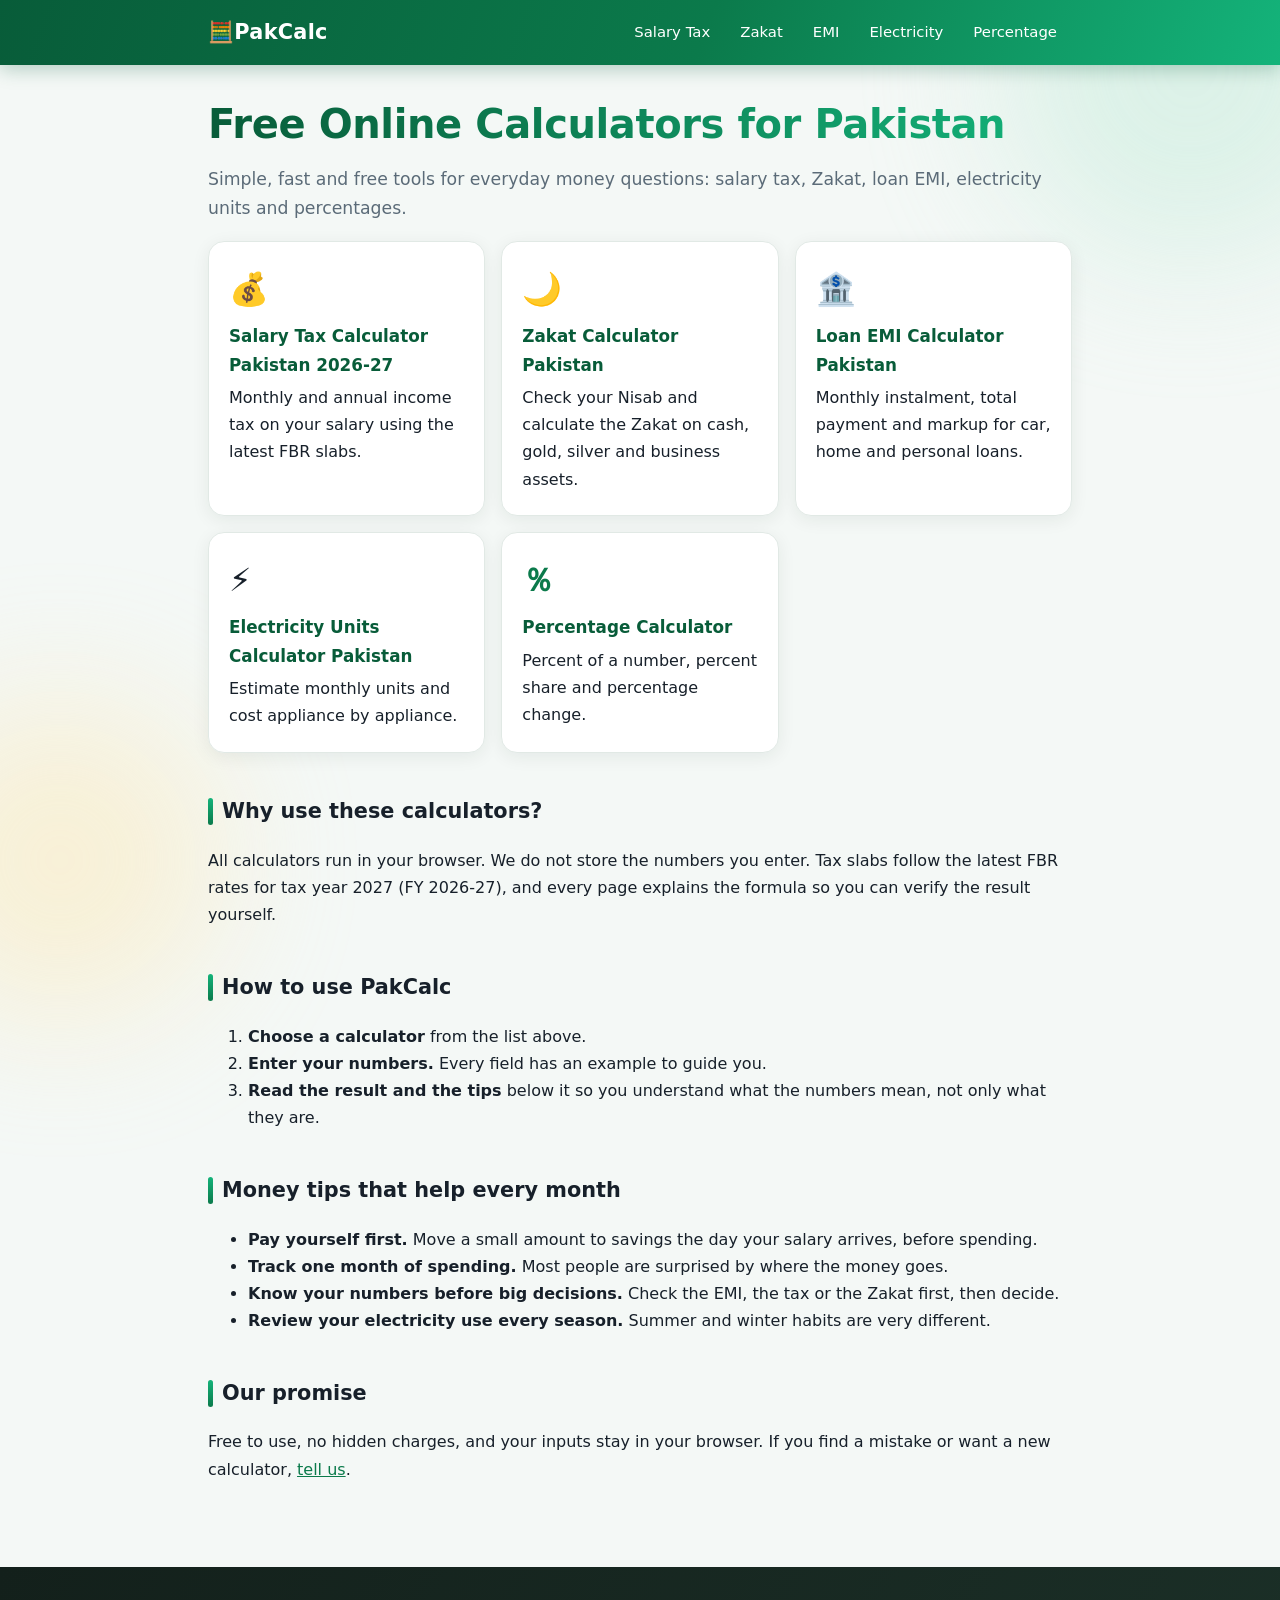
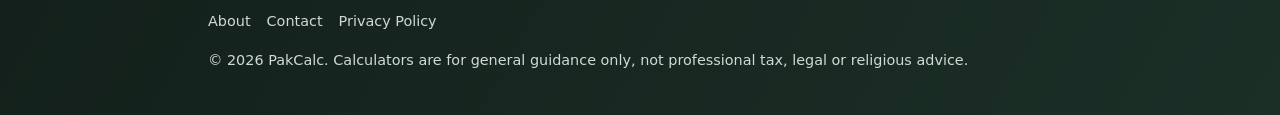
==== index.html @ 9fda87e5 "first commit" ====
<!doctype html>
<html lang="en-PK">
<head>
<meta charset="utf-8">
<meta name="viewport" content="width=device-width, initial-scale=1">
<title>Free Online Calculators for Pakistan: Salary Tax, Zakat, EMI | PakCalc</title>
<meta name="description" content="Free Pakistan calculators: salary tax (FY 2026-27), Zakat, loan EMI, electricity units and percentage. Fast, simple and private.">
<link rel="canonical" href="https://bucolic-lamington-e7d903.netlify.app/">
<meta name="robots" content="index, follow, max-image-preview:large">
<meta name="google-site-verification" content="WGh3AgDnIU8j7oAEZEjsTsUm5YCDc6MxabfHVhh1DVI">
<meta property="og:type" content="website">
<meta property="og:title" content="Free Online Calculators for Pakistan: Salary Tax, Zakat, EMI | PakCalc">
<meta property="og:description" content="Free Pakistan calculators: salary tax (FY 2026-27), Zakat, loan EMI, electricity units and percentage. Fast, simple and private.">
<meta property="og:url" content="https://bucolic-lamington-e7d903.netlify.app/">
<meta property="og:site_name" content="PakCalc">
<meta property="og:locale" content="en_PK">
<meta name="twitter:card" content="summary">
<link rel="stylesheet" href="/style.css">
<script type="application/ld+json">{"@context": "https://schema.org", "@type": "WebSite", "name": "PakCalc", "url": "https://bucolic-lamington-e7d903.netlify.app/", "inLanguage": "en-PK"}</script>

</head>
<body>
<header><div class="wrap">
  <a class="logo" href="/">PakCalc</a>
  <nav><a href="/salary-tax-calculator">Salary Tax</a><a href="/zakat-calculator">Zakat</a><a href="/emi-calculator">EMI</a><a href="/electricity-units-calculator">Electricity</a><a href="/percentage-calculator">Percentage</a></nav>
</div></header>
<main><div class="wrap">
<h1>Free Online Calculators for Pakistan</h1><p class="lead">Simple, fast and free tools for everyday money questions: salary tax, Zakat, loan EMI, electricity units and percentages.</p><div class="tools"><a href="/salary-tax-calculator"><strong>Salary Tax Calculator Pakistan 2026-27</strong>Monthly and annual income tax on your salary using the latest FBR slabs.</a><a href="/zakat-calculator"><strong>Zakat Calculator Pakistan</strong>Check your Nisab and calculate the Zakat on cash, gold, silver and business assets.</a><a href="/emi-calculator"><strong>Loan EMI Calculator Pakistan</strong>Monthly instalment, total payment and markup for car, home and personal loans.</a><a href="/electricity-units-calculator"><strong>Electricity Units Calculator Pakistan</strong>Estimate monthly units and cost appliance by appliance.</a><a href="/percentage-calculator"><strong>Percentage Calculator</strong>Percent of a number, percent share and percentage change.</a></div><h2>Why use these calculators?</h2><p>All calculators run in your browser. We do not store the numbers you enter. Tax slabs follow the latest FBR rates for tax year 2027 (FY 2026-27), and every page explains the formula so you can verify the result yourself.</p>
<h2>How to use PakCalc</h2>
<ol>
<li><strong>Choose a calculator</strong> from the list above.</li>
<li><strong>Enter your numbers.</strong> Every field has an example to guide you.</li>
<li><strong>Read the result and the tips</strong> below it so you understand what the numbers mean, not only what they are.</li>
</ol>

<h2>Money tips that help every month</h2>
<ul>
<li><strong>Pay yourself first.</strong> Move a small amount to savings the day your salary arrives, before spending.</li>
<li><strong>Track one month of spending.</strong> Most people are surprised by where the money goes.</li>
<li><strong>Know your numbers before big decisions.</strong> Check the EMI, the tax or the Zakat first, then decide.</li>
<li><strong>Review your electricity use every season.</strong> Summer and winter habits are very different.</li>
</ul>

<h2>Our promise</h2>
<p>Free to use, no hidden charges, and your inputs stay in your browser. If you find a mistake or want a new calculator, <a href="/contact">tell us</a>.</p>

</div></main>
<footer><div class="wrap">
  <p><a href="/about">About</a><a href="/contact">Contact</a><a href="/privacy-policy">Privacy Policy</a></p>
  <p>&copy; 2026 PakCalc. Calculators are for general guidance only, not professional tax, legal or religious advice.</p>
</div></footer>
<script src="/calc.js" defer></script>

</body>
</html>
---- style.css ----
/* =========================================================
   PakCalc - style.css  (readable, beginner friendly)
   Sections: 1 Colors  2 Base  3 Header  4 Cards/Forms
             5 Buttons  6 Results  7 Tables  8 Tool cards
             9 FAQ  10 Footer  11 Animations  12 Mobile
   ========================================================= */

/* 1. COLORS - yahan se poori site ke colors badal sakti ho */
:root{
  --bg:#f4f8f6; --card:#ffffff; --text:#17202a; --muted:#5b6b78;
  --brand:#0b7a4b; --brand-2:#14b37a; --brand-dark:#085c39;
  --accent:#f4b942; --line:#e1e9e5;
  --shadow:0 4px 18px rgba(16,40,30,.07);
  --shadow-lg:0 14px 34px rgba(11,122,75,.18);
  --radius:16px;
}

/* 2. BASE */
*{box-sizing:border-box}
html{scroll-behavior:smooth}
body{
  margin:0; color:var(--text); line-height:1.7;
  font-family:system-ui,-apple-system,"Segoe UI",Roboto,sans-serif;
  background:var(--bg);
}
/* peeche halke floating glow circles */
body::before,body::after{
  content:""; position:fixed; z-index:-1; border-radius:50%;
  filter:blur(70px); opacity:.45; pointer-events:none;
}
body::before{width:380px;height:380px;background:#bfead7;top:-120px;right:-100px;animation:floatA 14s ease-in-out infinite}
body::after{width:320px;height:320px;background:#fde7b0;bottom:-120px;left:-100px;animation:floatB 17s ease-in-out infinite}

a{color:var(--brand);transition:color .2s}
a:hover{color:var(--brand-dark)}
.wrap{max-width:900px;margin:0 auto;padding:0 18px}
main{padding:28px 0 48px;animation:fadeUp .7s ease both}
h1{font-size:1.9rem;line-height:1.25;margin:.2em 0 .4em;letter-spacing:-.4px}
h2{font-size:1.3rem;margin-top:2em;position:relative;padding-left:14px}
h2::before{
  content:""; position:absolute; left:0; top:.2em; bottom:.2em; width:5px;
  border-radius:4px; background:linear-gradient(var(--brand-2),var(--brand));
}
.lead{color:var(--muted);font-size:1.08rem}
.note{font-size:.88rem;color:var(--muted)}
.crumbs{font-size:.88rem;color:var(--muted)}

/* Home page ka bada heading (sirf wo h1 jo sabse pehle aata hai) */
main .wrap > h1:first-child{
  font-size:2.5rem; line-height:1.15;
  background:linear-gradient(90deg,var(--brand-dark),var(--brand-2));
  -webkit-background-clip:text; background-clip:text; color:transparent;
}

/* 3. HEADER */
header{
  position:sticky; top:0; z-index:50; color:#fff;
  background:linear-gradient(110deg,var(--brand-dark),var(--brand) 55%,var(--brand-2));
  box-shadow:0 4px 18px rgba(8,92,57,.28);
}
header .wrap{display:flex;flex-wrap:wrap;align-items:center;justify-content:space-between;gap:8px;padding:12px 18px}
header a{color:#fff;text-decoration:none}
.logo{font-weight:800;font-size:1.3rem;letter-spacing:.3px;transition:transform .25s}
.logo::before{content:"🧮 ";display:inline-block;transition:transform .4s}
.logo:hover{transform:scale(1.04)}
.logo:hover::before{transform:rotate(-15deg) scale(1.15)}
nav a{
  display:inline-block; margin:2px 2px; padding:6px 13px; font-size:.93rem;
  border-radius:999px; transition:background .2s, transform .2s;
}
nav a:hover{background:rgba(255,255,255,.2);transform:translateY(-2px)}

/* 4. CARDS + FORMS */
.card{
  background:var(--card); border:1px solid var(--line); border-radius:var(--radius);
  padding:22px; margin:20px 0; box-shadow:var(--shadow);
  transition:transform .3s, box-shadow .3s, border-color .3s;
}
.card:hover{transform:translateY(-3px);box-shadow:var(--shadow-lg);border-color:#b9e3d0}
label{display:block;font-weight:600;margin:14px 0 5px;font-size:.95rem}
input,select{
  width:100%; padding:11px 13px; font-size:1rem; background:#fbfdfc;
  border:1.5px solid #cfdad5; border-radius:10px;
  transition:border-color .2s, box-shadow .2s, background .2s;
}
input:hover,select:hover{border-color:#9fcdb8}
input:focus,select:focus{
  outline:none; background:#fff; border-color:var(--brand);
  box-shadow:0 0 0 4px rgba(20,179,122,.18);
}
.row{display:grid;grid-template-columns:1fr 1fr;gap:14px}

/* 5. BUTTONS */
button{
  position:relative; overflow:hidden; margin-top:18px; padding:12px 26px;
  color:#fff; border:0; border-radius:12px; font-size:1rem; font-weight:700; cursor:pointer;
  background:linear-gradient(120deg,var(--brand),var(--brand-2));
  box-shadow:0 6px 16px rgba(11,122,75,.3);
  transition:transform .2s, box-shadow .2s;
}
button:hover{transform:translateY(-2px);box-shadow:0 10px 22px rgba(11,122,75,.38)}
button:active{transform:scale(.96)}
button:disabled{opacity:.5;cursor:not-allowed;transform:none}
/* chamak ki line jo button pe se guzarti hai */
button::after{
  content:""; position:absolute; top:0; left:-80%; width:50%; height:100%;
  background:linear-gradient(100deg,transparent,rgba(255,255,255,.4),transparent);
  transform:skewX(-20deg);
}
button:hover::after{animation:shine .8s}

/* 6. RESULT BOX */
.result{
  display:none; margin-top:18px; padding:16px 18px; border-radius:12px;
  background:linear-gradient(120deg,#eaf8f1,#f5fcf8);
  border:1px solid #cdeedd; border-left:5px solid var(--brand);
}
.result.show{display:block;animation:pop .45s cubic-bezier(.2,1.2,.4,1)}
.result p{margin:5px 0}
.big{font-size:1.55rem;font-weight:800;color:var(--brand-dark)}

/* 7. TABLES */
table{width:100%;border-collapse:collapse;font-size:.95rem;background:var(--card);border-radius:12px;overflow:hidden;box-shadow:var(--shadow)}
th,td{border:1px solid var(--line);padding:10px 12px;text-align:left}
th{background:linear-gradient(120deg,var(--brand),var(--brand-2));color:#fff;border-color:transparent;font-weight:700}
tr:nth-child(even) td{background:#f7fbf9}
tr:hover td{background:#e9f7f0}
td input{padding:7px 9px}

/* 8. TOOL CARDS (home page + more calculators) */
.tools{display:grid;grid-template-columns:repeat(auto-fit,minmax(250px,1fr));gap:16px}
.tools a{
  position:relative; display:block; padding:20px 20px 22px; color:var(--text); text-decoration:none;
  background:var(--card); border:1px solid var(--line); border-radius:var(--radius); box-shadow:var(--shadow);
  transition:transform .3s, box-shadow .3s, border-color .3s;
}
.tools a:hover{transform:translateY(-6px);box-shadow:var(--shadow-lg);border-color:var(--brand-2)}
.tools strong{display:block;color:var(--brand-dark);margin-bottom:5px;font-size:1.05rem}
/* har card ke upar emoji icon */
.tools a::before{
  display:block; font-size:2rem; margin-bottom:6px; transition:transform .35s;
  content:"📊";
}
.tools a:hover::before{transform:scale(1.2) rotate(-8deg)}
.tools a[href*="salary"]::before{content:"💰"}
.tools a[href*="zakat"]::before{content:"🌙"}
.tools a[href*="emi"]::before{content:"🏦"}
.tools a[href*="electricity"]::before{content:"⚡"}
.tools a[href*="percentage"]::before{content:"％"; color:var(--brand); font-weight:800}
/* hover pe arrow andar slide hota hai */
.tools a::after{
  content:"→"; position:absolute; right:18px; bottom:16px; color:var(--brand);
  opacity:0; transform:translateX(-10px); transition:opacity .3s, transform .3s;
}
.tools a:hover::after{opacity:1;transform:none}

/* 9. FAQ */
details{
  background:var(--card); border:1px solid var(--line); border-radius:12px;
  padding:4px 16px; margin:10px 0; transition:box-shadow .25s, border-color .25s;
}
details:hover{box-shadow:var(--shadow)}
details[open]{border-color:var(--brand-2);box-shadow:var(--shadow)}
summary{position:relative;padding:12px 30px 12px 0;font-weight:600;cursor:pointer;list-style:none}
summary::-webkit-details-marker{display:none}
summary::after{
  content:"+"; position:absolute; right:2px; top:50%; margin-top:-14px;
  font-size:1.6rem; line-height:1; color:var(--brand); transition:transform .3s;
}
details[open] summary::after{transform:rotate(45deg)}
details[open] p{animation:fadeUp .35s ease both}

/* 10. FOOTER */
footer{
  margin-top:20px; padding:28px 0; color:#cfdad5; font-size:.9rem;
  background:linear-gradient(120deg,#13201b,#1b2f27);
}
footer a{color:#cfdad5;margin-right:16px;text-decoration:none;background:linear-gradient(var(--brand-2),var(--brand-2)) 0 100%/0 2px no-repeat;transition:background-size .3s,color .2s}
footer a:hover{color:#fff;background-size:100% 2px}

/* 11. ANIMATIONS */
@keyframes fadeUp{from{opacity:0;transform:translateY(20px)}to{opacity:1;transform:none}}
@keyframes pop{from{opacity:0;transform:scale(.92) translateY(8px)}to{opacity:1;transform:none}}
@keyframes shine{to{left:130%}}
@keyframes floatA{0%,100%{transform:translate(0,0)}50%{transform:translate(-40px,50px)}}
@keyframes floatB{0%,100%{transform:translate(0,0)}50%{transform:translate(50px,-40px)}}
/* scroll pe aane wale elements (JS "reveal" class lagata hai) */
.reveal{opacity:0}
.reveal.in{animation:fadeUp .65s ease both}

/* 12. MOBILE */
@media(max-width:560px){
  .row{grid-template-columns:1fr}
  h1{font-size:1.5rem}
  main .wrap > h1:first-child{font-size:1.9rem}
  .card{padding:16px}
  table{display:block;overflow-x:auto}
  nav a{padding:5px 10px;font-size:.88rem}
}

/* Jin logon ko animation pasand nahi (device setting), unke liye band */
@media(prefers-reduced-motion:reduce){
  *,*::before,*::after{animation:none!important;transition:none!important}
  .reveal{opacity:1}
}
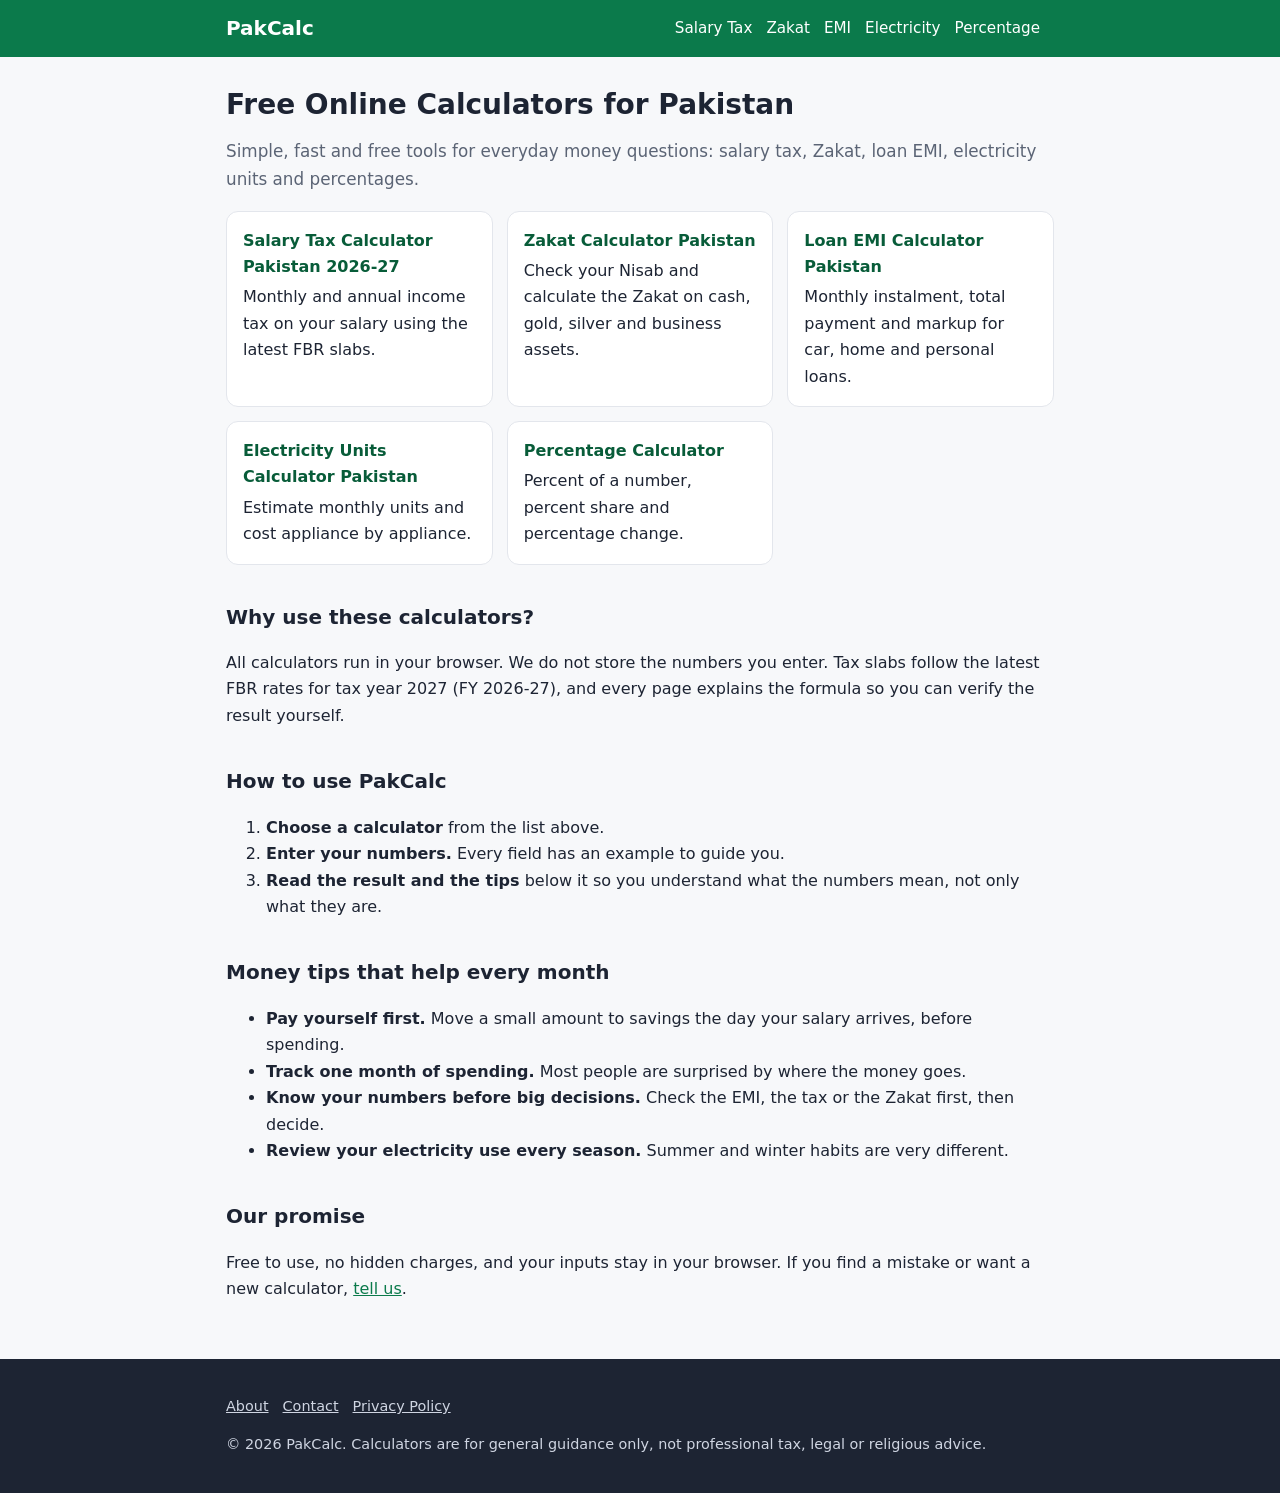
==== commit 35b16734: "Add files via upload" ====
--- a/index.html
+++ b/index.html
@@ -5,18 +5,18 @@
 <meta name="viewport" content="width=device-width, initial-scale=1">
 <title>Free Online Calculators for Pakistan: Salary Tax, Zakat, EMI | PakCalc</title>
 <meta name="description" content="Free Pakistan calculators: salary tax (FY 2026-27), Zakat, loan EMI, electricity units and percentage. Fast, simple and private.">
-<link rel="canonical" href="https://bucolic-lamington-e7d903.netlify.app/">
+<link rel="canonical" href="https://YOURDOMAIN.com/">
 <meta name="robots" content="index, follow, max-image-preview:large">
-<meta name="google-site-verification" content="WGh3AgDnIU8j7oAEZEjsTsUm5YCDc6MxabfHVhh1DVI">
+
 <meta property="og:type" content="website">
 <meta property="og:title" content="Free Online Calculators for Pakistan: Salary Tax, Zakat, EMI | PakCalc">
 <meta property="og:description" content="Free Pakistan calculators: salary tax (FY 2026-27), Zakat, loan EMI, electricity units and percentage. Fast, simple and private.">
-<meta property="og:url" content="https://bucolic-lamington-e7d903.netlify.app/">
+<meta property="og:url" content="https://YOURDOMAIN.com/">
 <meta property="og:site_name" content="PakCalc">
 <meta property="og:locale" content="en_PK">
 <meta name="twitter:card" content="summary">
 <link rel="stylesheet" href="/style.css">
-<script type="application/ld+json">{"@context": "https://schema.org", "@type": "WebSite", "name": "PakCalc", "url": "https://bucolic-lamington-e7d903.netlify.app/", "inLanguage": "en-PK"}</script>
+<script type="application/ld+json">{"@context": "https://schema.org", "@type": "WebSite", "name": "PakCalc", "url": "https://YOURDOMAIN.com/", "inLanguage": "en-PK"}</script>
 
 </head>
 <body>
--- a/style.css
+++ b/style.css
@@ -1,206 +1,39 @@
 
-/* =========================================================
-   PakCalc - style.css  (readable, beginner friendly)
-   Sections: 1 Colors  2 Base  3 Header  4 Cards/Forms
-             5 Buttons  6 Results  7 Tables  8 Tool cards
-             9 FAQ  10 Footer  11 Animations  12 Mobile
-   ========================================================= */
-
-/* 1. COLORS - yahan se poori site ke colors badal sakti ho */
-:root{
-  --bg:#f4f8f6; --card:#ffffff; --text:#17202a; --muted:#5b6b78;
-  --brand:#0b7a4b; --brand-2:#14b37a; --brand-dark:#085c39;
-  --accent:#f4b942; --line:#e1e9e5;
-  --shadow:0 4px 18px rgba(16,40,30,.07);
-  --shadow-lg:0 14px 34px rgba(11,122,75,.18);
-  --radius:16px;
-}
-
-/* 2. BASE */
+:root{--bg:#f7f8fa;--card:#fff;--text:#1d2433;--muted:#5b6475;--brand:#0b7a4b;--brand-dark:#085c39;--line:#e3e6ec}
 *{box-sizing:border-box}
-html{scroll-behavior:smooth}
-body{
-  margin:0; color:var(--text); line-height:1.7;
-  font-family:system-ui,-apple-system,"Segoe UI",Roboto,sans-serif;
-  background:var(--bg);
-}
-/* peeche halke floating glow circles */
-body::before,body::after{
-  content:""; position:fixed; z-index:-1; border-radius:50%;
-  filter:blur(70px); opacity:.45; pointer-events:none;
-}
-body::before{width:380px;height:380px;background:#bfead7;top:-120px;right:-100px;animation:floatA 14s ease-in-out infinite}
-body::after{width:320px;height:320px;background:#fde7b0;bottom:-120px;left:-100px;animation:floatB 17s ease-in-out infinite}
-
-a{color:var(--brand);transition:color .2s}
-a:hover{color:var(--brand-dark)}
-.wrap{max-width:900px;margin:0 auto;padding:0 18px}
-main{padding:28px 0 48px;animation:fadeUp .7s ease both}
-h1{font-size:1.9rem;line-height:1.25;margin:.2em 0 .4em;letter-spacing:-.4px}
-h2{font-size:1.3rem;margin-top:2em;position:relative;padding-left:14px}
-h2::before{
-  content:""; position:absolute; left:0; top:.2em; bottom:.2em; width:5px;
-  border-radius:4px; background:linear-gradient(var(--brand-2),var(--brand));
-}
-.lead{color:var(--muted);font-size:1.08rem}
+body{margin:0;font-family:system-ui,-apple-system,"Segoe UI",Roboto,sans-serif;background:var(--bg);color:var(--text);line-height:1.65}
+a{color:var(--brand)}
+header{background:var(--brand);color:#fff}
+header .wrap{display:flex;flex-wrap:wrap;align-items:center;justify-content:space-between;gap:8px;padding:12px 16px}
+header a{color:#fff;text-decoration:none}
+.logo{font-weight:700;font-size:1.25rem}
+nav a{margin-right:14px;font-size:.95rem}
+.wrap{max-width:860px;margin:0 auto;padding:0 16px}
+main{padding:24px 0 40px}
+h1{font-size:1.75rem;line-height:1.25;margin:.2em 0 .4em}
+h2{font-size:1.25rem;margin-top:1.8em}
+.lead{color:var(--muted);font-size:1.05rem}
+.card{background:var(--card);border:1px solid var(--line);border-radius:12px;padding:18px;margin:18px 0}
+label{display:block;font-weight:600;margin:12px 0 4px;font-size:.95rem}
+input,select{width:100%;padding:10px 12px;border:1px solid #c9cfdb;border-radius:8px;font-size:1rem;background:#fff}
+button{background:var(--brand);color:#fff;border:0;border-radius:8px;padding:11px 20px;font-size:1rem;font-weight:600;cursor:pointer;margin-top:16px}
+button:hover{background:var(--brand-dark)}
+.row{display:grid;grid-template-columns:1fr 1fr;gap:12px}
+@media(max-width:560px){.row{grid-template-columns:1fr}h1{font-size:1.45rem}}
+.result{margin-top:16px;padding:14px;background:#eef8f2;border-left:4px solid var(--brand);border-radius:8px;display:none}
+.result.show{display:block}
+.result p{margin:4px 0}
+.big{font-size:1.4rem;font-weight:700;color:var(--brand-dark)}
+table{width:100%;border-collapse:collapse;font-size:.95rem}
+th,td{border:1px solid var(--line);padding:8px;text-align:left}
+th{background:#f0f2f6}
+.tools{display:grid;grid-template-columns:repeat(auto-fit,minmax(240px,1fr));gap:14px}
+.tools a{display:block;background:var(--card);border:1px solid var(--line);border-radius:12px;padding:16px;text-decoration:none;color:var(--text)}
+.tools a:hover{border-color:var(--brand)}
+.tools strong{display:block;color:var(--brand-dark);margin-bottom:4px}
 .note{font-size:.88rem;color:var(--muted)}
 .crumbs{font-size:.88rem;color:var(--muted)}
-
-/* Home page ka bada heading (sirf wo h1 jo sabse pehle aata hai) */
-main .wrap > h1:first-child{
-  font-size:2.5rem; line-height:1.15;
-  background:linear-gradient(90deg,var(--brand-dark),var(--brand-2));
-  -webkit-background-clip:text; background-clip:text; color:transparent;
-}
-
-/* 3. HEADER */
-header{
-  position:sticky; top:0; z-index:50; color:#fff;
-  background:linear-gradient(110deg,var(--brand-dark),var(--brand) 55%,var(--brand-2));
-  box-shadow:0 4px 18px rgba(8,92,57,.28);
-}
-header .wrap{display:flex;flex-wrap:wrap;align-items:center;justify-content:space-between;gap:8px;padding:12px 18px}
-header a{color:#fff;text-decoration:none}
-.logo{font-weight:800;font-size:1.3rem;letter-spacing:.3px;transition:transform .25s}
-.logo::before{content:"🧮 ";display:inline-block;transition:transform .4s}
-.logo:hover{transform:scale(1.04)}
-.logo:hover::before{transform:rotate(-15deg) scale(1.15)}
-nav a{
-  display:inline-block; margin:2px 2px; padding:6px 13px; font-size:.93rem;
-  border-radius:999px; transition:background .2s, transform .2s;
-}
-nav a:hover{background:rgba(255,255,255,.2);transform:translateY(-2px)}
-
-/* 4. CARDS + FORMS */
-.card{
-  background:var(--card); border:1px solid var(--line); border-radius:var(--radius);
-  padding:22px; margin:20px 0; box-shadow:var(--shadow);
-  transition:transform .3s, box-shadow .3s, border-color .3s;
-}
-.card:hover{transform:translateY(-3px);box-shadow:var(--shadow-lg);border-color:#b9e3d0}
-label{display:block;font-weight:600;margin:14px 0 5px;font-size:.95rem}
-input,select{
-  width:100%; padding:11px 13px; font-size:1rem; background:#fbfdfc;
-  border:1.5px solid #cfdad5; border-radius:10px;
-  transition:border-color .2s, box-shadow .2s, background .2s;
-}
-input:hover,select:hover{border-color:#9fcdb8}
-input:focus,select:focus{
-  outline:none; background:#fff; border-color:var(--brand);
-  box-shadow:0 0 0 4px rgba(20,179,122,.18);
-}
-.row{display:grid;grid-template-columns:1fr 1fr;gap:14px}
-
-/* 5. BUTTONS */
-button{
-  position:relative; overflow:hidden; margin-top:18px; padding:12px 26px;
-  color:#fff; border:0; border-radius:12px; font-size:1rem; font-weight:700; cursor:pointer;
-  background:linear-gradient(120deg,var(--brand),var(--brand-2));
-  box-shadow:0 6px 16px rgba(11,122,75,.3);
-  transition:transform .2s, box-shadow .2s;
-}
-button:hover{transform:translateY(-2px);box-shadow:0 10px 22px rgba(11,122,75,.38)}
-button:active{transform:scale(.96)}
-button:disabled{opacity:.5;cursor:not-allowed;transform:none}
-/* chamak ki line jo button pe se guzarti hai */
-button::after{
-  content:""; position:absolute; top:0; left:-80%; width:50%; height:100%;
-  background:linear-gradient(100deg,transparent,rgba(255,255,255,.4),transparent);
-  transform:skewX(-20deg);
-}
-button:hover::after{animation:shine .8s}
-
-/* 6. RESULT BOX */
-.result{
-  display:none; margin-top:18px; padding:16px 18px; border-radius:12px;
-  background:linear-gradient(120deg,#eaf8f1,#f5fcf8);
-  border:1px solid #cdeedd; border-left:5px solid var(--brand);
-}
-.result.show{display:block;animation:pop .45s cubic-bezier(.2,1.2,.4,1)}
-.result p{margin:5px 0}
-.big{font-size:1.55rem;font-weight:800;color:var(--brand-dark)}
-
-/* 7. TABLES */
-table{width:100%;border-collapse:collapse;font-size:.95rem;background:var(--card);border-radius:12px;overflow:hidden;box-shadow:var(--shadow)}
-th,td{border:1px solid var(--line);padding:10px 12px;text-align:left}
-th{background:linear-gradient(120deg,var(--brand),var(--brand-2));color:#fff;border-color:transparent;font-weight:700}
-tr:nth-child(even) td{background:#f7fbf9}
-tr:hover td{background:#e9f7f0}
-td input{padding:7px 9px}
-
-/* 8. TOOL CARDS (home page + more calculators) */
-.tools{display:grid;grid-template-columns:repeat(auto-fit,minmax(250px,1fr));gap:16px}
-.tools a{
-  position:relative; display:block; padding:20px 20px 22px; color:var(--text); text-decoration:none;
-  background:var(--card); border:1px solid var(--line); border-radius:var(--radius); box-shadow:var(--shadow);
-  transition:transform .3s, box-shadow .3s, border-color .3s;
-}
-.tools a:hover{transform:translateY(-6px);box-shadow:var(--shadow-lg);border-color:var(--brand-2)}
-.tools strong{display:block;color:var(--brand-dark);margin-bottom:5px;font-size:1.05rem}
-/* har card ke upar emoji icon */
-.tools a::before{
-  display:block; font-size:2rem; margin-bottom:6px; transition:transform .35s;
-  content:"📊";
-}
-.tools a:hover::before{transform:scale(1.2) rotate(-8deg)}
-.tools a[href*="salary"]::before{content:"💰"}
-.tools a[href*="zakat"]::before{content:"🌙"}
-.tools a[href*="emi"]::before{content:"🏦"}
-.tools a[href*="electricity"]::before{content:"⚡"}
-.tools a[href*="percentage"]::before{content:"％"; color:var(--brand); font-weight:800}
-/* hover pe arrow andar slide hota hai */
-.tools a::after{
-  content:"→"; position:absolute; right:18px; bottom:16px; color:var(--brand);
-  opacity:0; transform:translateX(-10px); transition:opacity .3s, transform .3s;
-}
-.tools a:hover::after{opacity:1;transform:none}
-
-/* 9. FAQ */
-details{
-  background:var(--card); border:1px solid var(--line); border-radius:12px;
-  padding:4px 16px; margin:10px 0; transition:box-shadow .25s, border-color .25s;
-}
-details:hover{box-shadow:var(--shadow)}
-details[open]{border-color:var(--brand-2);box-shadow:var(--shadow)}
-summary{position:relative;padding:12px 30px 12px 0;font-weight:600;cursor:pointer;list-style:none}
-summary::-webkit-details-marker{display:none}
-summary::after{
-  content:"+"; position:absolute; right:2px; top:50%; margin-top:-14px;
-  font-size:1.6rem; line-height:1; color:var(--brand); transition:transform .3s;
-}
-details[open] summary::after{transform:rotate(45deg)}
-details[open] p{animation:fadeUp .35s ease both}
-
-/* 10. FOOTER */
-footer{
-  margin-top:20px; padding:28px 0; color:#cfdad5; font-size:.9rem;
-  background:linear-gradient(120deg,#13201b,#1b2f27);
-}
-footer a{color:#cfdad5;margin-right:16px;text-decoration:none;background:linear-gradient(var(--brand-2),var(--brand-2)) 0 100%/0 2px no-repeat;transition:background-size .3s,color .2s}
-footer a:hover{color:#fff;background-size:100% 2px}
-
-/* 11. ANIMATIONS */
-@keyframes fadeUp{from{opacity:0;transform:translateY(20px)}to{opacity:1;transform:none}}
-@keyframes pop{from{opacity:0;transform:scale(.92) translateY(8px)}to{opacity:1;transform:none}}
-@keyframes shine{to{left:130%}}
-@keyframes floatA{0%,100%{transform:translate(0,0)}50%{transform:translate(-40px,50px)}}
-@keyframes floatB{0%,100%{transform:translate(0,0)}50%{transform:translate(50px,-40px)}}
-/* scroll pe aane wale elements (JS "reveal" class lagata hai) */
-.reveal{opacity:0}
-.reveal.in{animation:fadeUp .65s ease both}
-
-/* 12. MOBILE */
-@media(max-width:560px){
-  .row{grid-template-columns:1fr}
-  h1{font-size:1.5rem}
-  main .wrap > h1:first-child{font-size:1.9rem}
-  .card{padding:16px}
-  table{display:block;overflow-x:auto}
-  nav a{padding:5px 10px;font-size:.88rem}
-}
-
-/* Jin logon ko animation pasand nahi (device setting), unke liye band */
-@media(prefers-reduced-motion:reduce){
-  *,*::before,*::after{animation:none!important;transition:none!important}
-  .reveal{opacity:1}
-}
+footer{background:#1d2433;color:#cfd5e2;padding:22px 0;font-size:.9rem}
+footer a{color:#cfd5e2;margin-right:14px}
+details{border-bottom:1px solid var(--line);padding:10px 0}
+summary{font-weight:600;cursor:pointer}
